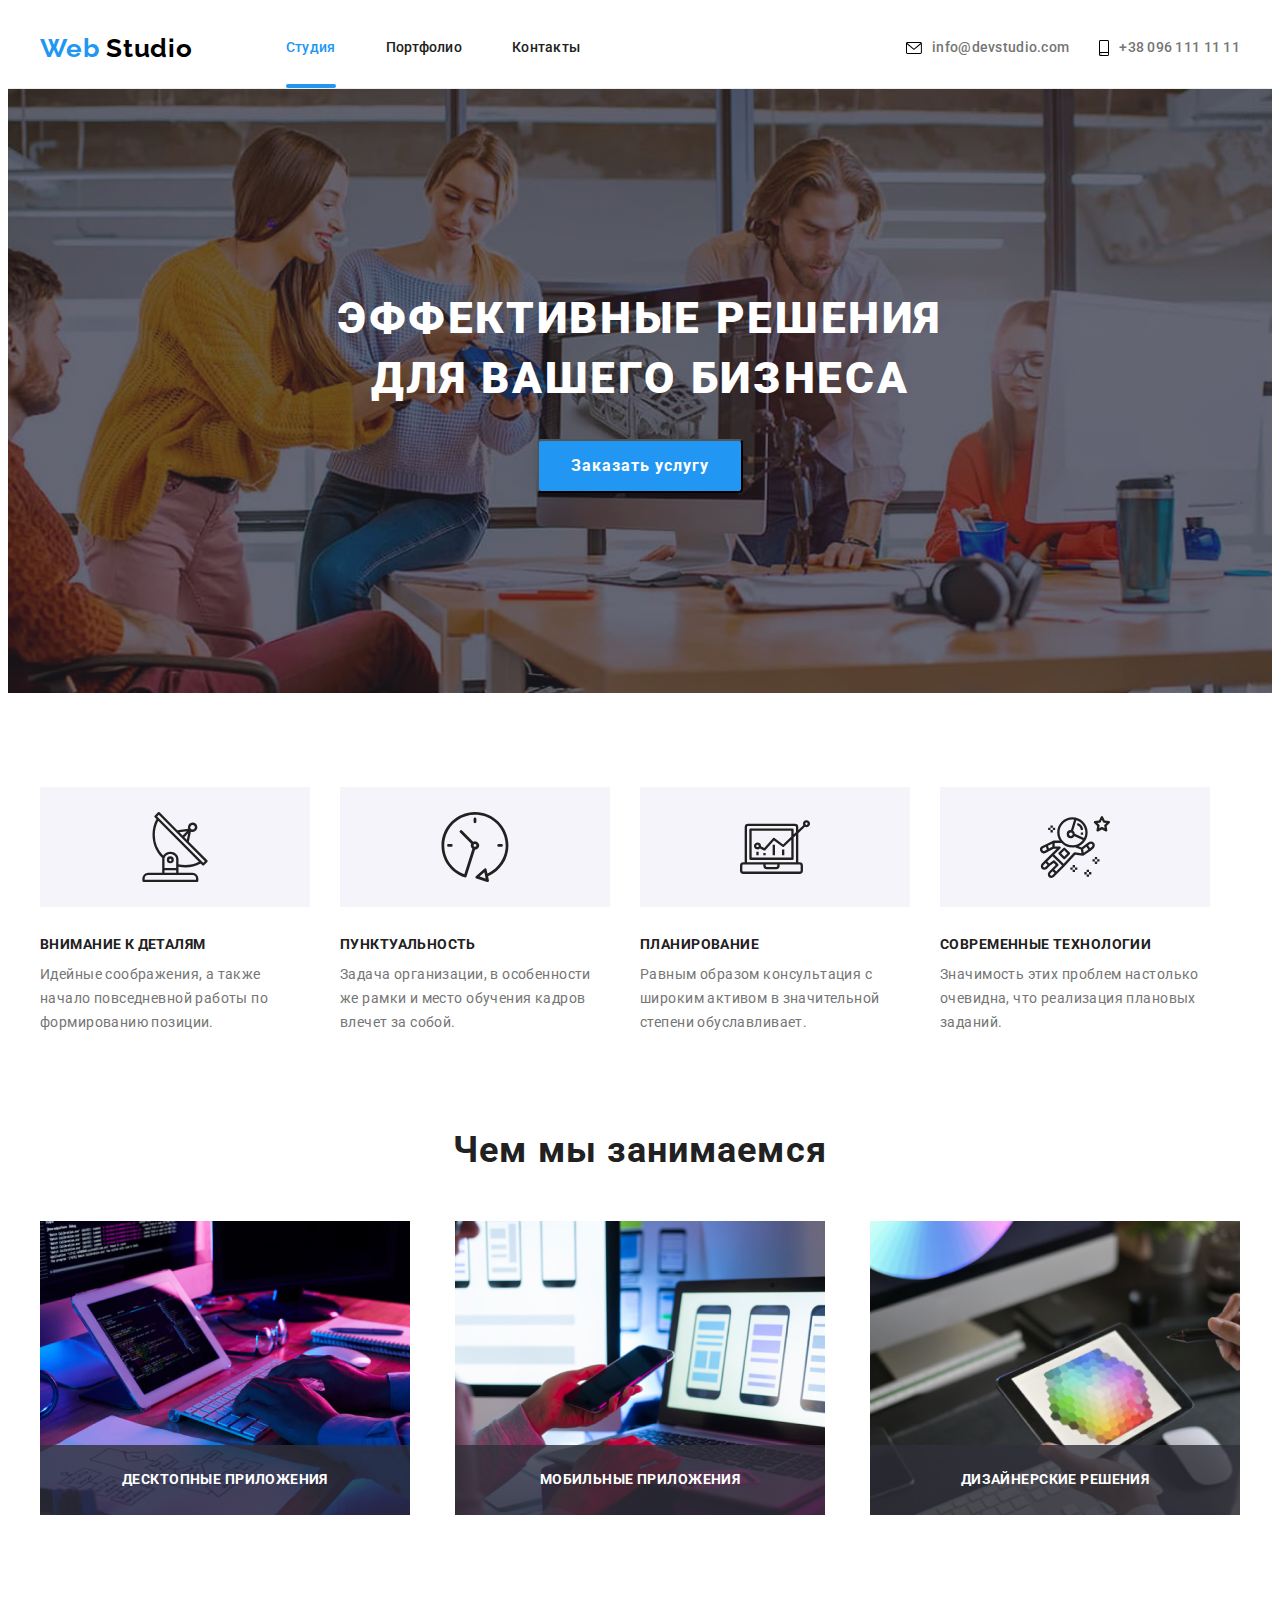
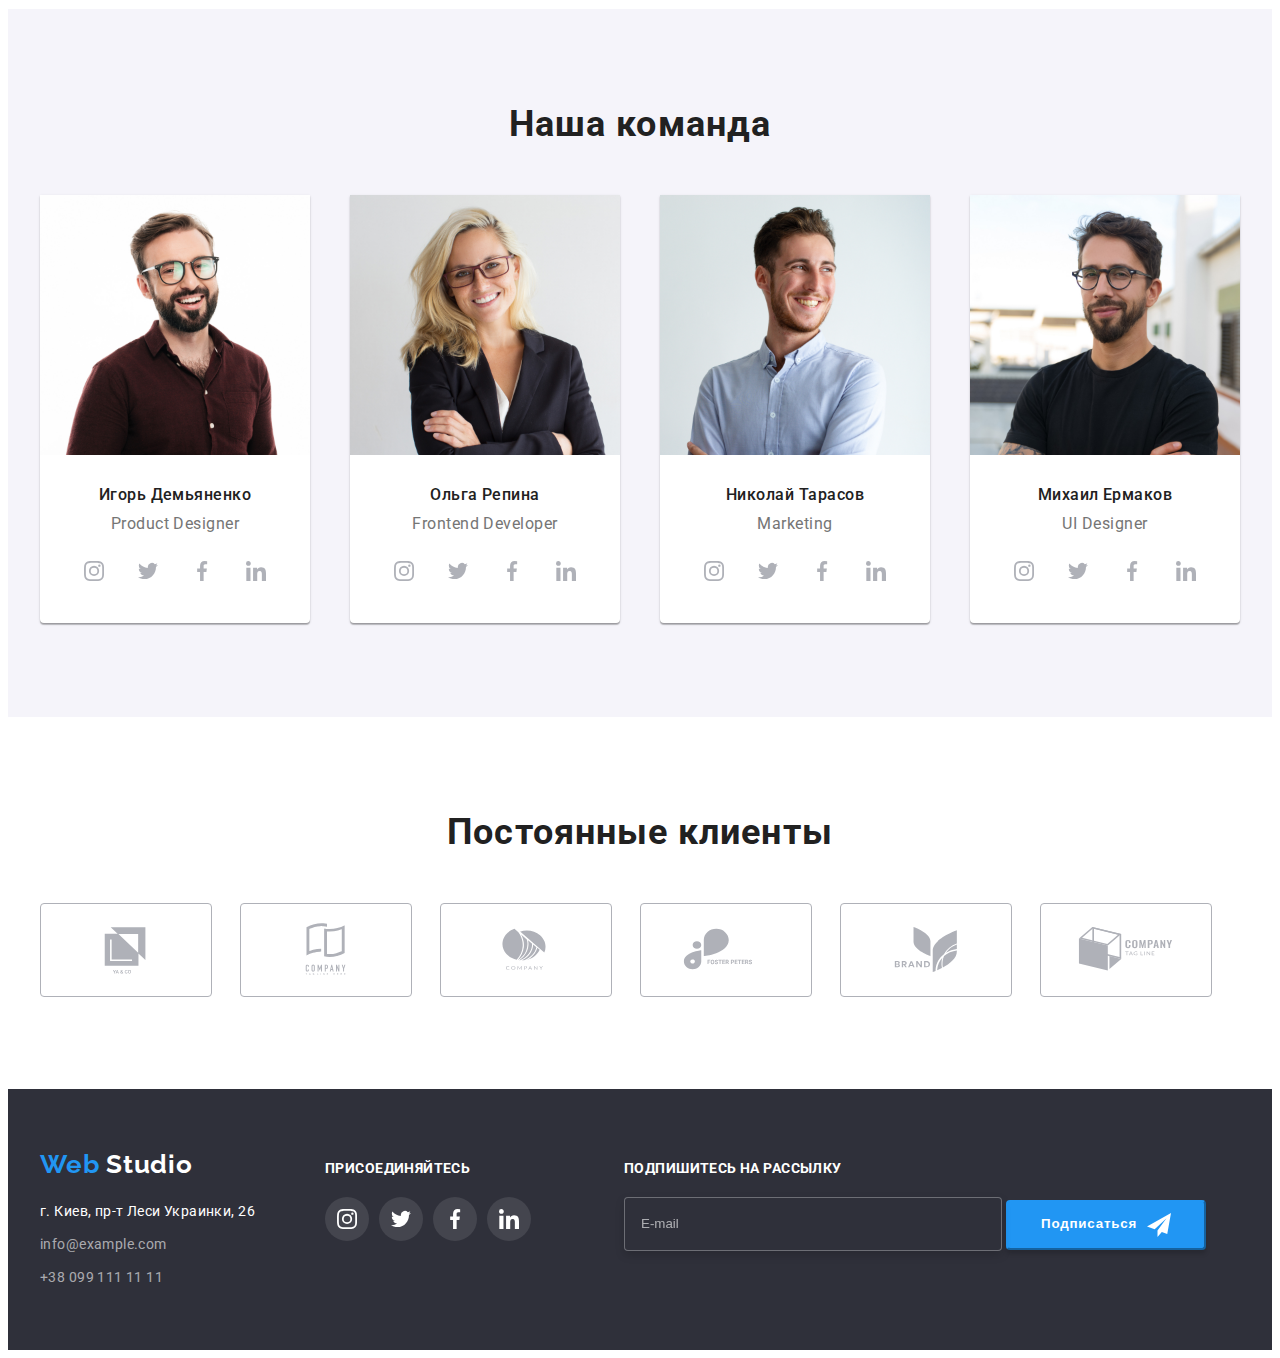
==== index.html @ 7aee22e1 "сделал футер" ====
<!DOCTYPE html>
<html lang="ru">
  <head>
    <meta charset="UTF-8" />
    <meta http-equiv="X-UA-Compatible" content="IE=edge" />
    <meta name="viewport" content="width=device-width, initial-scale=1.0" />
    <title>Our site</title>

    <link rel="preconnect" href="https://fonts.googleapis.com" />
    <link rel="preconnect" href="https://fonts.gstatic.com" crossorigin />
    <link
      href="https://fonts.googleapis.com/css2?family=Raleway:wght@700&family=Roboto:wght@400;500;700;900&display=swap"
      rel="stylesheet"
    />
    <link
      rel="stylesheet"
      href="https://cdnjs.cloudflare.com/ajax/libs/modern-normalize/1.1.0/modern-normalize.min.css"
      integrity="sha512-wpPYUAdjBVSE4KJnH1VR1HeZfpl1ub8YT/NKx4PuQ5NmX2tKuGu6U/JRp5y+Y8XG2tV+wKQpNHVUX03MfMFn9Q=="
      crossorigin="anonymous"
      referrerpolicy="no-referrer"
    />

    <link rel="stylesheet" href="./css/styles.css" />
  </head>

  <body>
    <header class="line">
      <div class="container header-container">
        <a class="logo logo-mr" href="./index.html">Web <span class="logo-header">Studio</span> </a>
        <nav>
          <ul class="list nav-list">
            <li class="nav-item"><a class="header-link current" href="">Студия</a></li>
            <li class="nav-item"><a class="header-link" href="./portfolio.html">Портфолио</a></li>
            <li class="nav-item"><a class="header-link" href="">Контакты</a></li>
          </ul>
        </nav>

        <!-- Контакты -->

        <ul class="list group-list">
          <li class="group-item">
            <a class="header-contacts" href="mailto:info@devstudio.com">
              <svg class="header-icon" width="16" height="12">
                <use href="./images/sprite.svg#envelope"></use>
              </svg>
              info@devstudio.com</a
            >
          </li>
          <li class="group-item">
            <a class="header-contacts" href="tel:+380961111111">
              <svg class="header-icon" width="10" height="16">
                <use href="./images/sprite.svg#smartphone"></use>
              </svg>
              +38 096 111 11 11</a
            >
          </li>
        </ul>
      </div>
    </header>

    <main>
      <!-- Герой -->
      <section class="hero-section overlay">
        <div class="container">
          <h1 class="hero-header">
            Эффективные решения <br />
            для вашего бизнеса
          </h1>

          <button class="hero-btn" type="button" data-modal-open>Заказать услугу</button>
        </div>
      </section>

      <!-- Наши преимущества-->
      <section class="benefits-section">
        <div class="container">
          <!-- спрятать заголовок h2, уго нет в макете-->
          <h2 class="visually-hidden">Наши преимущества</h2>
          <ul class="list list-benefits">
            <li class="benefits">
              <div class="icon-box">
                <svg class="icon-benefits" width="70" height="70">
                  <use href="./images/sprite.svg#antenna"></use>
                </svg>
              </div>
              <h3 class="our-benefits">Внимание к деталям</h3>
              <p class="text-benefits">
                Идейные соображения, а также начало повседневной работы по формированию позиции.
              </p>
            </li>
            <li class="benefits">
              <div class="icon-box">
                <svg class="icon-benefits" width="70" height="70">
                  <use href="./images/sprite.svg#clock"></use>
                </svg>
              </div>
              <h3 class="our-benefits">Пунктуальность</h3>
              <p class="text-benefits">
                Задача организации, в особенности же рамки и место обучения кадров влечет за собой.
              </p>
            </li>
            <li class="benefits">
              <div class="icon-box">
                <svg class="icon-benefits" width="70" height="70">
                  <use href="./images/sprite.svg#diagram"></use>
                </svg>
              </div>
              <h3 class="our-benefits">Планирование</h3>
              <p class="text-benefits">
                Равным образом консультация с широким активом в значительной степени обуславливает.
              </p>
            </li>
            <li class="benefits">
              <div class="icon-box">
                <svg class="icon-benefits" width="70" height="70">
                  <use href="./images/sprite.svg#astronaut"></use>
                </svg>
              </div>
              <h3 class="our-benefits">Современные технологии</h3>
              <p class="text-benefits">
                Значимость этих проблем настолько очевидна, что реализация плановых заданий.
              </p>
            </li>
          </ul>
        </div>
      </section>

      <!-- Чем мы занимаемся-->
      <section class="section-activity">
        <div class="container">
          <h2 class="activity">Чем мы занимаемся</h2>
          <ul class="list list-activity">
            <li class="item-activity">
              <img
                src="./images/section-1/img.jpg"
                alt="програмист на рабочем месте"
                width="370"
                height="294"
              />
              <div class="box-text">
                <p class="text-activity">Десктопные приложения</p>
              </div>
            </li>
            <li class="item-activity">
              <img
                src="./images/section-1/img-1.jpg"
                alt="разработка приложений на смартфоны"
                width="370"
                height="294"
              />
              <div class="box-text">
                <p class="text-activity">Мобильные приложения</p>
              </div>
            </li>
            <li class="item-activity">
              <img
                src="./images/section-1/img-2.jpg"
                alt="веб-дизайн на планшете"
                width="370"
                height="294"
              />
              <div class="box-text">
                <p class="text-activity">Дизайнерские решения</p>
              </div>
            </li>
          </ul>
        </div>
      </section>

      <!-- Наша команда -->
      <section class="section-team">
        <div class="container">
          <h2 class="team">Наша команда</h2>
          <ul class="list list-team">
            <li class="border">
              <img src="./images/section-2/img.jpg" alt="фото" width="270" />
              <div class="img-text">
                <h3 class="name">Игорь Демьяненко</h3>
                <p class="profession" lang="en">Product Designer</p>

                <ul class="list socials">
                  <li class="social-item">
                    <a class="social-link" href="" aria-label="иконка инстаграм">
                      <svg class="social-icon" width="20" height="20">
                        <use href="./images/sprite.svg#instagram"></use>
                      </svg>
                    </a>
                  </li>

                  <li class="social-item">
                    <a class="social-link" href="" aria-label="иконка твитер">
                      <svg class="social-icon" width="20" height="20">
                        <use href="./images/sprite.svg#twitter"></use>
                      </svg>
                    </a>
                  </li>

                  <li class="social-item">
                    <a class="social-link" href="" aria-label="иконка фейсбук">
                      <svg class="social-icon" width="20" height="20">
                        <use href="./images/sprite.svg#facebook"></use>
                      </svg>
                    </a>
                  </li>

                  <li class="social-item">
                    <a class="social-link" href="" aria-label="иконка линкедин">
                      <svg class="social-icon" width="20" height="20">
                        <use href="./images/sprite.svg#linkedin"></use>
                      </svg>
                    </a>
                  </li>
                </ul>
              </div>
            </li>

            <li class="border">
              <img src="./images/section-2/img-1.jpg" alt="фото" width="270" />
              <div class="img-text">
                <h3 class="name">Ольга Репина</h3>
                <p class="profession" lang="en">Frontend Developer</p>

                <ul class="list socials">
                  <li class="social-item">
                    <a
                      class="social-link"
                      href=""
                      target="_blank"
                      rel="noopener noreferrer"
                      aria-label="иконка инстаграм"
                    >
                      <svg class="social-icon" width="20" height="20">
                        <use href="./images/sprite.svg#instagram"></use>
                      </svg>
                    </a>
                  </li>

                  <li class="social-item">
                    <a class="social-link" href="" aria-label="иконка твитер">
                      <svg class="social-icon" width="20" height="20">
                        <use href="./images/sprite.svg#twitter"></use>
                      </svg>
                    </a>
                  </li>

                  <li class="social-item">
                    <a class="social-link" href="" aria-label="иконка фейсбук">
                      <svg class="social-icon" width="20" height="20">
                        <use href="./images/sprite.svg#facebook"></use>
                      </svg>
                    </a>
                  </li>

                  <li class="social-item">
                    <a class="social-link" href="" aria-label="иконка линкедин">
                      <svg class="social-icon" width="20" height="20">
                        <use href="./images/sprite.svg#linkedin"></use>
                      </svg>
                    </a>
                  </li>
                </ul>
              </div>
            </li>

            <li class="border">
              <img src="./images/section-2/img-2.jpg" alt="фото" width="270" />
              <div class="img-text">
                <h3 class="name">Николай Тарасов</h3>
                <p class="profession" lang="en">Marketing</p>

                <ul class="list socials">
                  <li class="social-item">
                    <a class="social-link" href="" aria-label="иконка инстаграм">
                      <svg class="social-icon" width="20" height="20">
                        <use href="./images/sprite.svg#instagram"></use>
                      </svg>
                    </a>
                  </li>

                  <li class="social-item">
                    <a class="social-link" href="" aria-label="иконка твитер">
                      <svg class="social-icon" width="20" height="20">
                        <use href="./images/sprite.svg#twitter"></use>
                      </svg>
                    </a>
                  </li>

                  <li class="social-item">
                    <a class="social-link" href="" aria-label="иконка фейсбук">
                      <svg class="social-icon" width="20" height="20">
                        <use href="./images/sprite.svg#facebook"></use>
                      </svg>
                    </a>
                  </li>

                  <li class="social-item">
                    <a class="social-link" href="" aria-label="иконка линкедин">
                      <svg class="social-icon" width="20" height="20">
                        <use href="./images/sprite.svg#linkedin"></use>
                      </svg>
                    </a>
                  </li>
                </ul>
              </div>
            </li>
            <li class="border">
              <img src="./images/section-2/img-3.jpg" alt="фото" width="270" />
              <div class="img-text">
                <h3 class="name">Михаил Ермаков</h3>
                <p class="profession" lang="en">UI Designer</p>

                <ul class="list socials">
                  <li class="social-item">
                    <a class="social-link" href="" aria-label="иконка инстаграм">
                      <svg class="social-icon" width="20" height="20">
                        <use href="./images/sprite.svg#instagram"></use>
                      </svg>
                    </a>
                  </li>

                  <li class="social-item">
                    <a class="social-link" href="" aria-label="иконка твитер">
                      <svg class="social-icon" width="20" height="20">
                        <use href="./images/sprite.svg#twitter"></use>
                      </svg>
                    </a>
                  </li>

                  <li class="social-item">
                    <a class="social-link" href="" aria-label="иконка фейсбук">
                      <svg class="social-icon" width="20" height="20">
                        <use href="./images/sprite.svg#facebook"></use>
                      </svg>
                    </a>
                  </li>

                  <li class="social-item">
                    <a class="social-link" href="" aria-label="иконка линкедин">
                      <svg class="social-icon" width="20" height="20">
                        <use href="./images/sprite.svg#linkedin"></use>
                      </svg>
                    </a>
                  </li>
                </ul>
              </div>
            </li>
          </ul>
        </div>
      </section>

      <!-- Постоянные клиенты -->
      <section class="our-clients">
        <div class="container">
          <h2 class="reg-clients">Постоянные клиенты</h2>
          <ul class="list list-clients">
            <li class="icon-border">
              <a class="clients-link" href="" aria-label="компания-1">
                <svg class="clients-icon" width="106" height="60">
                  <use href="./images/sprite.svg#yaco"></use>
                </svg>
              </a>
            </li>

            <li class="icon-border">
              <a class="clients-link" href="" aria-label="компания-2">
                <svg class="clients-icon" width="106" height="60">
                  <use href="./images/sprite.svg#company-2"></use>
                </svg>
              </a>
            </li>

            <li class="icon-border">
              <a class="clients-link" href="" aria-label="компания-3">
                <svg class="clients-icon" width="106" height="60">
                  <use href="./images/sprite.svg#company-3"></use>
                </svg>
              </a>
            </li>

            <li class="icon-border">
              <a class="clients-link" href="" aria-label="компания-4">
                <svg class="clients-icon" width="106" height="60">
                  <use href="./images/sprite.svg#fooster-peters"></use>
                </svg>
              </a>
            </li>

            <li class="icon-border">
              <a class="clients-link" href="" aria-label="компания-5">
                <svg class="clients-icon" width="106" height="60">
                  <use href="./images/sprite.svg#icon-brand"></use>
                </svg>
              </a>
            </li>

            <li class="icon-border">
              <a class="clients-link" href="" aria-label="компания-6">
                <svg class="clients-icon" width="106" height="60">
                  <use href="./images/sprite.svg#company-6"></use>
                </svg>
              </a>
            </li>
          </ul>
        </div>
      </section>
    </main>

    <footer class="footer">
      <div class="container footer-flex">
        <div class="footer-info">
          <a class="logo logo-dp" href="./index.html"
            >Web <span class="logo-footer">Studio</span>
          </a>
          <address class="footer-address">
            <p class="footer-text fto">г. Киев, пр-т Леси Украинки, 26</p>
            <ul class="list">
              <li class="footer-item">
                <a class="footer-contacts" href="mailto:info@example.com"> info@example.com </a>
              </li>
              <li class="footer-item">
                <a class="footer-contacts" href="tel:+380991111111">+38 099 111 11 11</a>
              </li>
            </ul>
          </address>
        </div>

        <div class="join-group">
          <h2 class="join">присоединяйтесь</h2>
          <ul class="list social-list">
            <li class="social-item">
              <a class="fsocial-link" href="" aria-label="иконка инстаграм">
                <svg class="fsocial-icon" width="20" height="20">
                  <use href="./images/sprite.svg#instagram"></use>
                </svg>
              </a>
            </li>
            <li class="social-item">
              <a class="fsocial-link" href="" aria-label="иконка твитер">
                <svg class="fsocial-icon" width="20" height="20">
                  <use href="./images/sprite.svg#twitter"></use>
                </svg>
              </a>
            </li>
            <li class="social-item">
              <a class="fsocial-link" href="" aria-label="иконка фейсбук">
                <svg class="fsocial-icon" width="20" height="20">
                  <use href="./images/sprite.svg#facebook"></use>
                </svg>
              </a>
            </li>
            <li class="social-item">
              <a class="fsocial-link" href="" aria-label="иконка линкедин">
                <svg class="fsocial-icon" width="20" height="20">
                  <use href="./images/sprite.svg#linkedin"></use>
                </svg>
              </a>
            </li>
          </ul>
        </div>

        <div>
          <h2 class="subscribe">подпишитесь на рассылку</h2>
          <form class="email-form">
            <label>
              <input type="email" name="email" placeholder="E-mail" />
            </label>

            <button class="subscribe-btn" type="submit">Подписаться</button>
          </form>
        </div>
      </div>
    </footer>

    <div class="backdrop is-hidden" data-modal>
      <div class="modal">
        <button class="modal-btn" type="button" data-modal-close>
          <svg class="img-btn" width="18" height="18">
            <use href="./images/sprite.svg#icon-close"></use>
          </svg>
        </button>
      </div>
    </div>

    <script src="./js/modal.js"></script>
  </body>
</html>
---- css/styles.css ----
:root {
  --duration: 250ms;
  --timing-function: cubic-bezier(0.4, 0, 0.2, 1);
}
body {
  color: #757575;
  background-color: white;
  font-family: 'roboto', sans-serif;
}
h1,
h2,
h3,
h4,
h5,
h6,
p {
  margin: 0;
}
img {
  display: block;
  max-width: 100%;
}
.container {
  width: 1200px;

  padding-left: 15px;
  padding-right: 15px;

  margin-right: auto;
  margin-left: auto;
}
.section-team {
  background-color: #f5f4fa;
  padding-top: 94px;
  padding-bottom: 94px;
}
.section-activity {
  padding-top: 94px;
  padding-bottom: 94px;
}
/* спрятал 2 заголовка */
.visually-hidden {
  position: absolute;
  width: 1px;
  height: 1px;
  margin: -1px;
  border: 0;
  padding: 0;
  white-space: nowrap;
  clip-path: inset(100%);
  clip: rect(0 0 0 0);
  overflow: hidden;
}
/* убрал точки 2 страницы, обнулил падинг\маржин*/
.list {
  list-style: none;
  margin: 0;
  padding: 0;
}

.header-container {
  display: flex;
  align-items: center;
}
/* подсветка логотипа хедер\футер 2 страницы*/
.logo {
  color: #2196f3;
  font-family: 'raleway', sans-serif;
  font-weight: 700;
  font-size: 26px;
  line-height: 1.19;
  letter-spacing: 0.03em;
  text-decoration: none;
}
.logo-mr {
  margin-right: 93px;
}
/*  веб хедер*/
.logo-header {
  color: black;
}
/* навигация */

.nav-list {
  display: flex;
  align-items: center;
}

.nav-item {
  margin-right: 50px;
}

.nav-item:last-child {
  margin-right: 0;
}

.header-link {
  font-weight: 500;
  font-size: 14px;
  line-height: 1.14;
  letter-spacing: 0.02em;
  color: #212121;
  text-decoration: none;

  display: block;
  padding-top: 32px;
  padding-bottom: 32px;

  transition: color var(--duration) var(--timing-function);
}

.header-link:hover,
.header-link:focus {
  color: #2196f3;
}
/* подсветка навигации на 2х страницах */
.current {
  color: #2196f3;
  position: relative;
}
.current::after {
  content: '';
  display: block;
  width: 100%;
  height: 4px;
  background: #2196f3;
  border-radius: 2px;

  position: absolute;
  bottom: 0;
  left: 0;
}
.group-list {
  display: flex;
  align-items: center;
  margin-left: auto;
}
.group-item {
  margin-right: 30px;
}
.group-item:last-child {
  margin-right: 0;
}

.header-contacts {
  font-weight: 500;
  font-size: 14px;
  line-height: 1.14;
  letter-spacing: 0.02em;
  color: #757575;
  text-decoration: none;

  display: flex;
  align-items: center;

  padding-top: 32px;
  padding-bottom: 32px;

  transition: color var(--duration) var(--timing-function);
}

.header-contacts:hover,
.header-contacts:focus {
  color: #2196f3;
}
.header-contacts:hover .header-icon,
.header-contacts:focus .header-icon {
  fill: #2196f3;
}

.header-icon {
  margin-right: 10px;

  transition: fill var(--duration) var(--timing-function);
}

/* hero and main*/
.hero-section {
  text-align: center;
  padding-top: 200px;
  padding-bottom: 200px;
}
/* фон героя */
.overlay {
  max-width: 1600px;
  max-height: 600px;
  margin-left: auto;
  margin-right: auto;
  background-image: linear-gradient(to right, rgba(47, 48, 58, 0.4), rgba(47, 48, 58, 0.4)),
    url(../images/background-header/Img-1.jpg);
  background-position: center;
  background-repeat: repeat, no-repeat;
  background-size: cover;
}

.hero-header {
  font-weight: 900;
  font-size: 44px;
  line-height: 1.36;
  letter-spacing: 0.06em;
  text-transform: uppercase;
  color: #ffffff;

  margin-bottom: 30px;
}

.hero-btn {
  font-family: inherit;
  font-weight: 700;
  font-size: 16px;
  line-height: 1.88;
  letter-spacing: 0.06em;
  color: #ffffff;
  background-color: #2196f3;
  box-shadow: 0px 4px 4px rgba(0, 0, 0, 0.15);
  border-radius: 4px;
  cursor: pointer;

  padding-top: 10px;
  padding-right: 32px;
  padding-bottom: 10px;
  padding-left: 32px;
}
/* наши преимущества */
.benefits-section {
  padding-top: 94px;
}
.benefits {
  width: 270px;
  margin-right: 30px;
}
.benefits:last-child {
  margin-right: 0;
}

.list-benefits {
  display: flex;
}
.our-benefits {
  font-size: 14px;
  line-height: 1.14;
  letter-spacing: 0.03em;
  text-transform: uppercase;
  color: #212121;

  margin-bottom: 10px;
}

.text-benefits {
  font-size: 14px;
  line-height: 1.71;
  letter-spacing: 0.03em;
}
.icon-box {
  background-color: #f5f4fa;
  height: 120px;

  margin-bottom: 30px;

  display: flex;
  align-items: center;
  justify-content: center;
}

.icon-benefits {
  fill: #212121;
}

.list-activity {
  display: flex;
  justify-content: space-between;
}
.item-activity {
  position: relative;
}
.box-text {
  background: rgba(47, 48, 58, 0.8);

  width: 370px;

  padding-top: 27px;
  padding-bottom: 27px;

  position: absolute;
  bottom: 0;
  left: 0;
}
.text-activity {
  font-weight: 700;
  font-size: 14px;
  line-height: 1.14;
  text-align: center;
  letter-spacing: 0.03em;
  text-transform: uppercase;

  color: #ffffff;
}

.activity,
.team,
.reg-clients {
  font-size: 36px;
  line-height: 1.17;
  text-align: center;
  letter-spacing: 0.03em;

  color: #212121;

  margin-bottom: 50px;
}
.list-team {
  display: flex;
  justify-content: space-between;
}
.border {
  background-color: #ffffff;
  box-shadow: 0px 1px 3px rgba(0, 0, 0, 0.12), 0px 1px 1px rgba(0, 0, 0, 0.14),
    0px 2px 1px rgba(0, 0, 0, 0.2);
  border-radius: 0px 0px 4px 4px;
}
.img-text {
  padding-top: 30px;
  padding-bottom: 30px;
}
.name {
  font-weight: 500;
  font-size: 16px;
  line-height: 1.19;
  text-align: center;
  letter-spacing: 0.03em;

  color: #212121;

  margin-bottom: 10px;
}
.profession {
  line-height: 1.19;
  text-align: center;
  letter-spacing: 0.03em;
  margin-bottom: 16px;
}

.socials {
  display: flex;
  justify-content: center;
  align-items: center;
}
.social-item {
  margin-right: 10px;
}
.social-item:last-child {
  margin: 0;
}

.social-link {
  display: flex;
  justify-content: center;
  align-items: center;

  width: 44px;
  height: 44px;

  border-radius: 50%;
  background-color: #ffffff;

  transition: background-color var(--duration) var(--timing-function);
}
.social-link:hover,
.social-link:focus {
  background-color: #2196f3;
}
.social-icon {
  fill: #afb1b8;

  transition: fill var(--duration) var(--timing-function);
}

.social-link:hover .social-icon,
.social-link:focus .social-icon {
  fill: #ffffff;
}
/* постоянные клиенты */
.our-clients {
  padding-top: 94px;
  padding-bottom: 94px;
}
.list-clients {
  display: flex;
  align-items: center;
}
.icon-border {
  width: 170px;
  height: 92px;

  margin-right: 30px;
}

.icon-border:last-child {
  margin: 0;
}

.clients-link {
  width: 100%;
  height: 100%;

  display: flex;
  align-items: center;
  justify-content: center;

  border: 1px solid #afb1b8;
  border-radius: 4px;

  transition: color var(--duration) var(--timing-function);
}

.clients-link:hover,
.clients-link:focus {
  color: #2196f3;
  border: 1px solid #2196f3;
}
.clients-link:hover .clients-icon,
.clients-link:focus .clients-icon {
  fill: #2196f3;
}
.clients-icon {
  fill: #afb1b8;

  transition: fill var(--duration) var(--timing-function);
}
/* бэкграунд */
.hero-section,
.footer {
  background-color: #2f303a;
}
.footer {
  padding-top: 60px;
  padding-bottom: 60px;
}
.logo-dp {
  display: block;
  margin-bottom: 20px;
}
/* веб футер */
.logo-footer {
  color: white;
}

.footer-address {
  font-style: normal;
}

.footer-text,
.footer-contacts {
  font-size: 14px;
  line-height: 1.71;
  letter-spacing: 0.03em;
  color: rgba(255, 255, 255, 0.6);
  text-decoration: none;
}

.footer-item {
  margin-bottom: 9px;
}
.footer-item:last-child {
  margin: 0;
}
/* footer text only */
.fto {
  color: white;
  margin-bottom: 9px;
}
.footer-flex {
  display: flex;
  align-items: baseline;
}
.social-list {
  display: flex;
}
.join-group {
  margin-right: 93px;
}
.join {
  color: #ffffff;
  font-weight: 700;
  font-size: 14px;
  line-height: 1.14;
  letter-spacing: 0.03em;
  text-transform: uppercase;

  margin-bottom: 20px;
}

.fsocial-link {
  display: flex;
  justify-content: center;
  align-items: center;
  width: 44px;
  height: 44px;

  border-radius: 50%;
  background-color: rgba(255, 255, 255, 0.1);

  transition: background-color var(--duration) var(--timing-function);
}
.fsocial-link:hover,
.fsocial-link:focus {
  background-color: #2196f3;
}

.fsocial-icon {
  fill: #ffffff;
}

.footer-info {
  margin-right: 70px;
}

/* подписка */
.subscribe {
  font-weight: 700;
  font-size: 14px;
  line-height: 1.14;
  letter-spacing: 0.03em;
  text-transform: uppercase;

  color: #ffffff;

  margin-bottom: 20px;
}

.subscribe-btn {
  display: inline-flex;
  align-items: center;
  justify-content: center;
  width: 200px;
  height: 50px;

  font-weight: 700;

  line-height: 1.87;
  letter-spacing: 0.06em;

  cursor: pointer;
  color: #ffffff;
  background-color: #2196f3;
  border-color: #2196f3;
  box-shadow: 0px 4px 4px rgba(0, 0, 0, 0.15);
  border-radius: 4px;
}

.subscribe-btn::after {
  content: '';
  width: 24px;
  height: 24px;
  margin-left: 10px;
  /* background-color: orange; */
  background-image: url(../images/icon/telegram.svg);
  background-size: contain;
  fill: #ffffff;
}
.email-form input {
  width: 358px;
  height: 50px;
  padding-left: 16px;
  background-color: #2f303a;
  color: #ffffff;
  border: 1px solid rgba(255, 255, 255, 0.3);
  filter: drop-shadow(0px 4px 4px rgba(0, 0, 0, 0.15));
  border-radius: 4px;
}
.email-form input::placeholder {
  color: rgba(255, 255, 255, 0.6);
}

/* модельное окно */
.backdrop {
  position: fixed;
  top: 0;
  left: 0;
  width: 100%;
  height: 100%;
  background-color: rgba(0, 0, 0, 0.2);
  transition: opacity 500ms ease-in-out, visibility 500ms ease-in-out;
}
.backdrop.is-hidden {
  opacity: 0;
  visibility: hidden;
  pointer-events: none;
}

.backdrop.is-hidden .modal {
  transform: translate(-50%, -50%) scale(0.3);
}

.modal {
  position: absolute;

  width: 528px;
  height: 581px;
  background-color: #ffffff;

  top: 50%;
  left: 50%;

  transform: translate(-50%, -50%) scale(1);
  transition: transform 500ms ease-in-out;
}
.modal-btn {
  position: absolute;

  top: 8px;
  right: 8px;

  width: 30px;
  height: 30px;
  border: 1px solid rgba(0, 0, 0, 0.1);
  padding: 0;
  border-radius: 50%;
  cursor: pointer;
}
.img-btn {
  position: absolute;
  bottom: 17%;
  right: 18%;
}
/* портфолио*/
.line {
  border-bottom: 1px solid #ececec;
}
.portfolio {
  padding-top: 94px;
  padding-bottom: 94px;
}
.filter-list {
  display: flex;
  align-items: center;
  justify-content: center;

  margin-bottom: 50px;
}
.portfolio-btn {
  font-family: inherit;
  font-weight: 500;
  font-size: 16px;
  line-height: 1.63;
  letter-spacing: 0.03em;
  color: #212121;
  background-color: #f5f4fa;
  border-radius: 4px;

  padding-top: 6px;
  padding-right: 22px;
  padding-bottom: 6px;
  padding-left: 22px;

  border: 0;

  transition: background-color var(--duration) var(--timing-function),
    color var(--duration) var(--timing-function), box-shadow var(--duration) var(--timing-function);
}

.btn-item {
  margin-right: 8px;
}

.btn-item:last-child {
  margin-right: 0;
}

.portfolio-btn:hover,
.portfolio-btn:focus {
  color: #ffffff;
  background-color: #2196f3;
  box-shadow: 0px 3px 1px rgba(0, 0, 0, 0.1), 0px 1px 2px rgba(0, 0, 0, 0.08),
    0px 2px 2px rgba(0, 0, 0, 0.12);
}
.img-list {
  display: flex;
  flex-wrap: wrap;
  justify-content: space-between;
}

.img-item {
  margin-bottom: 30px;
}

.img-item:nth-child(n + 7) {
  margin: 0;
}

.link-item {
  display: block;
  text-decoration: none;

  transition: box-shadow var(--duration) var(--timing-function);
}

.link-item:hover,
.link-item:focus {
  box-shadow: 0px 1px 1px rgba(0, 0, 0, 0.12), 0px 4px 4px rgba(0, 0, 0, 0.06),
    1px 4px 6px rgba(0, 0, 0, 0.16);
}
.img-box {
  position: relative;
  overflow: hidden;
}

.img-box:hover .text-overlay,
.link-item:focus .text-overlay {
  transform: translateY(0);
}

.text-overlay {
  position: absolute;
  top: 0;
  left: 0;

  transform: translateY(100%);
  transition: transform var(--duration) var(--timing-function);

  height: 100%;
  padding-top: 63px;
  padding-right: 24px;
  padding-bottom: 63px;
  padding-left: 24px;

  font-size: 18px;
  line-height: 1.55;
  letter-spacing: 0.03em;

  color: #ffffff;
  background-color: #2196f3;
}

.portfolio-item {
  padding-top: 20px;
  padding-right: 24px;
  padding-bottom: 20px;
  padding-left: 24px;

  border-right: 1px solid #eeeeee;
  border-bottom: 1px solid #eeeeee;
  border-left: 1px solid #eeeeee;
}

.portfolio-img {
  font-size: 18px;
  line-height: 2;
  letter-spacing: 0.06em;

  color: #212121;

  margin-bottom: 4px;
}
.portfolio-text {
  line-height: 1.87;
  letter-spacing: 0.03em;
  color: #757575;
}
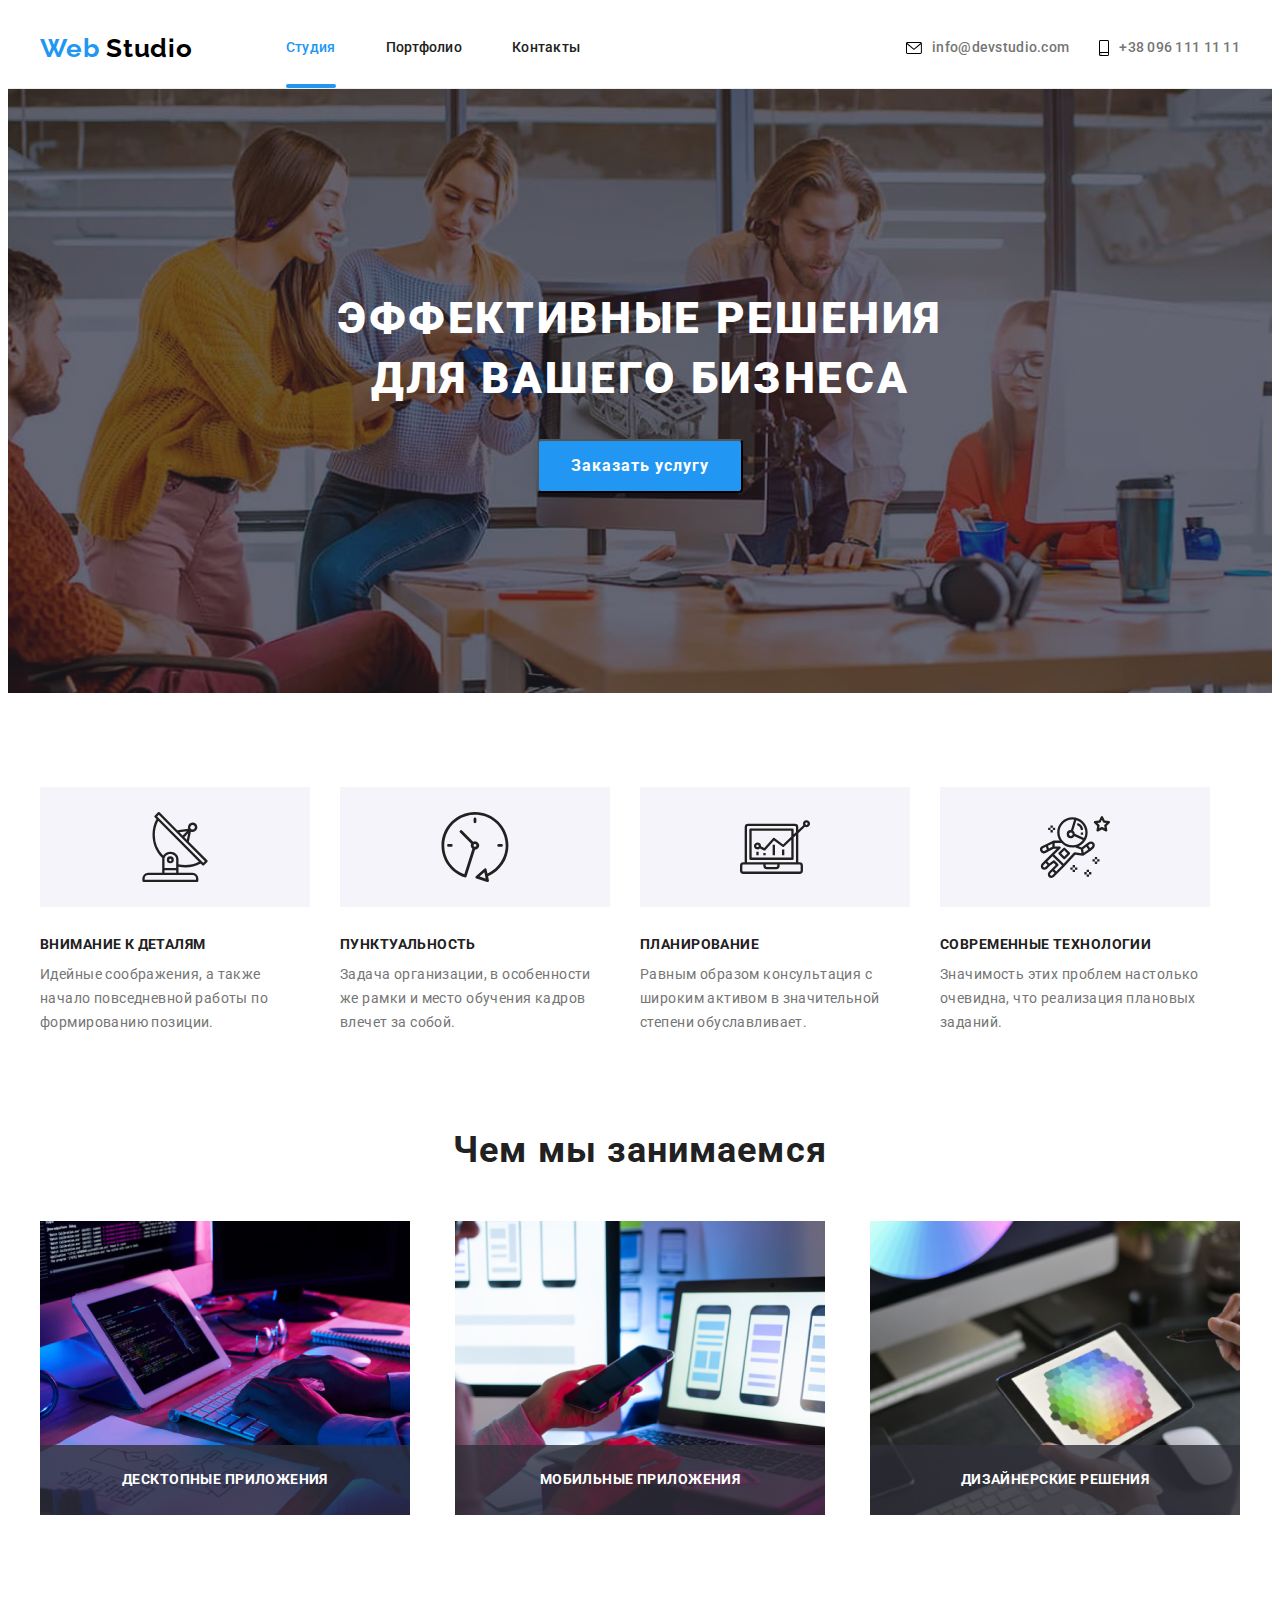
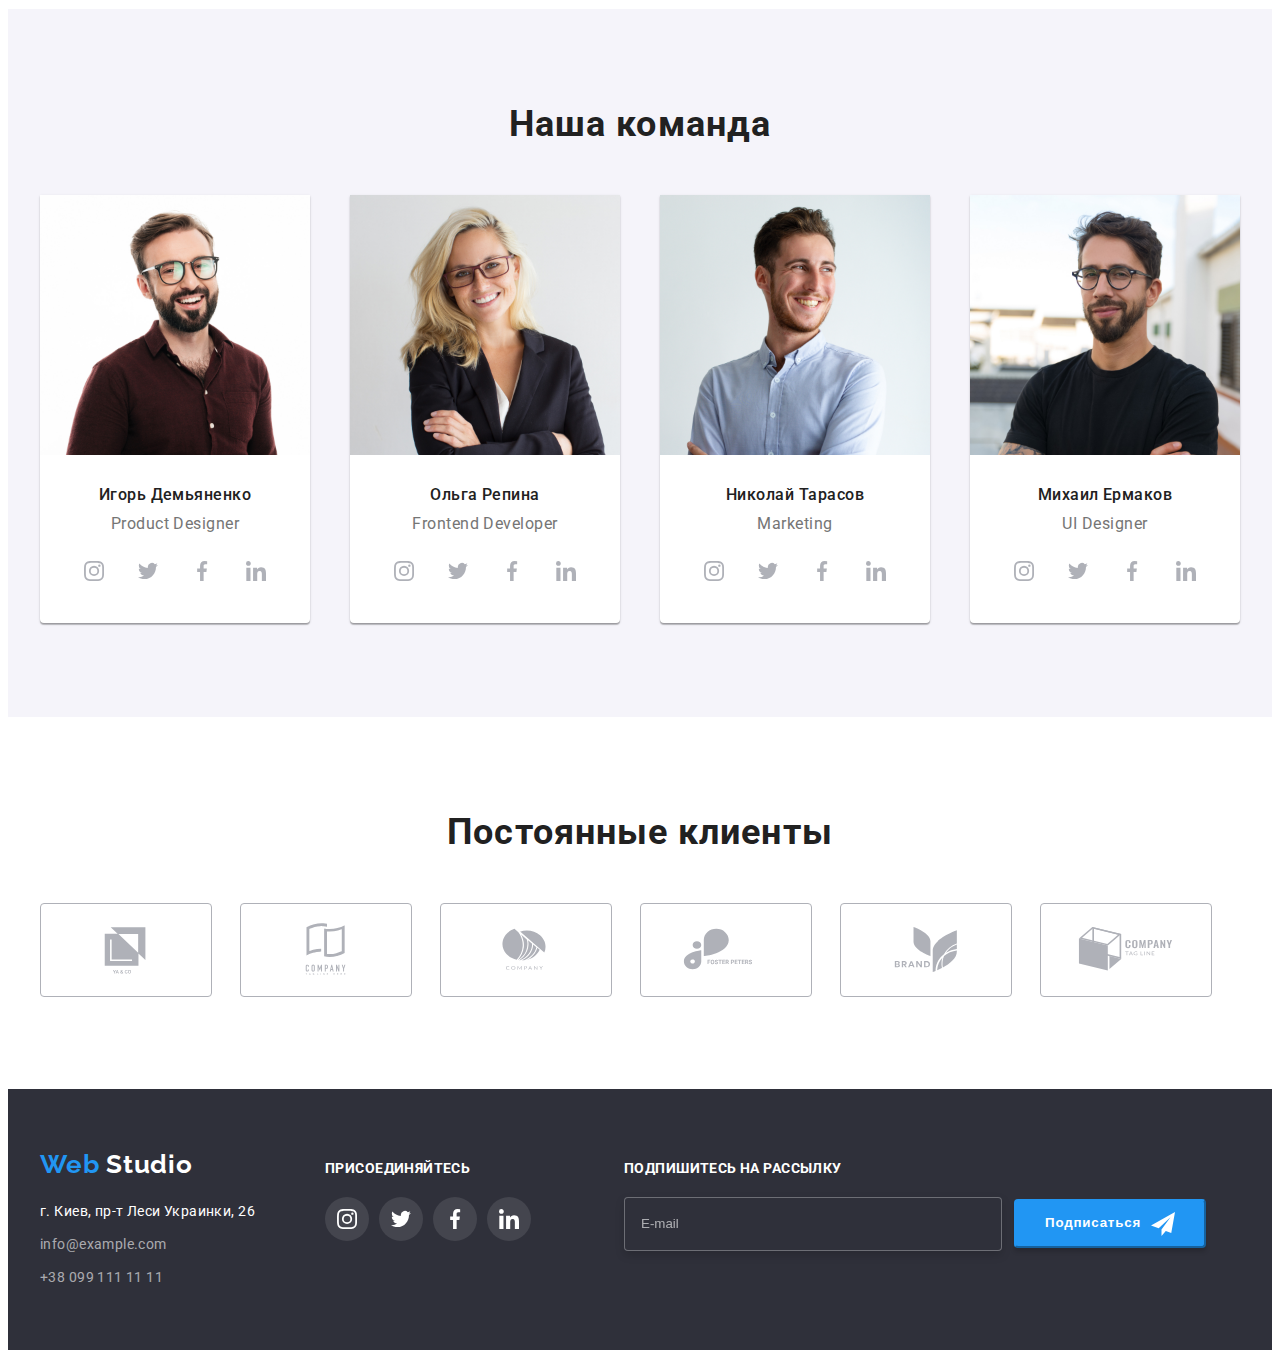
==== commit 0112ec25: "Исправил замечания и ошибки" ====
--- a/index.html
+++ b/index.html
@@ -460,12 +460,19 @@
 
         <div>
           <h2 class="subscribe">подпишитесь на рассылку</h2>
-          <form class="email-form">
-            <label>
+          <form class="email-form" name="email-form" autocomplete="on">
+            <label class="email-field">
               <input type="email" name="email" placeholder="E-mail" />
             </label>
 
-            <button class="subscribe-btn" type="submit">Подписаться</button>
+            <button class="subscribe-btn" type="submit">
+              <span class="btn-content">
+                Подписаться
+                <svg class="telegram-icon" width="24" height="24">
+                  <use href="./images/sprite.svg#icon-telegram"></use>
+                </svg>
+              </span>
+            </button>
           </form>
         </div>
       </div>
@@ -478,6 +485,58 @@
             <use href="./images/sprite.svg#icon-close"></use>
           </svg>
         </button>
+
+        <b class="leave-info">Оставьте свои данные, мы вам перезвоним</b>
+        <form class="info-form" name="info-form" autocomplete="on">
+          <label class="form-field">
+            <span class="form-title">Имя</span>
+            <input class="form-input" type="text" name="username" />
+            <svg class="form-img" width="18" height="18">
+              <use href="./images/sprite.svg#icon-person"></use>
+            </svg>
+          </label>
+
+          <label class="form-field">
+            <span class="form-title">Телефон</span>
+            <input class="form-input" type="tel" name="tel" />
+            <svg class="form-img" width="18" height="18">
+              <use href="./images/sprite.svg#icon-phone"></use>
+            </svg>
+          </label>
+
+          <label class="form-field">
+            <span class="form-title">Почта</span>
+            <input class="form-input" type="email" name="email" />
+            <svg class="form-img" width="18" height="18">
+              <use href="./images/sprite.svg#icon-email"></use>
+            </svg>
+          </label>
+
+          <label class="form-field tamb">
+            <span class="form-title">Комментарий</span>
+            <textarea
+              class="textarea"
+              name="feedback"
+              rows="5"
+              placeholder="Введите текст"
+            ></textarea>
+          </label>
+
+          <label class="checkbox-form">
+            <input class="checkbox" type="checkbox" name="agreement" />
+            <span class="icon-checkbox">
+              <svg class="icon-checked" width="16" height="15">
+                <use href="./images/sprite.svg#icon-Vector"></use>
+              </svg>
+            </span>
+            <span class="chekbox-text">
+              Соглашаюсь с рассылкой и принимаю
+              <a class="checkbox-link" href="">Условия договора</a>
+            </span>
+          </label>
+
+          <button class="leave-btn" type="submit">Отправить</button>
+        </form>
       </div>
     </div>
 
--- a/css/styles.css
+++ b/css/styles.css
@@ -38,8 +38,9 @@
   padding-top: 94px;
   padding-bottom: 94px;
 }
-/* спрятал 2 заголовка */
-.visually-hidden {
+/* спрятал 2 заголовка и чекбокс*/
+.visually-hidden,
+.checkbox {
   position: absolute;
   width: 1px;
   height: 1px;
@@ -529,16 +530,17 @@
 }
 
 .subscribe-btn {
-  display: inline-flex;
-  align-items: center;
-  justify-content: center;
-  width: 200px;
-  height: 50px;
+  display: block;
 
   font-weight: 700;
 
   line-height: 1.87;
   letter-spacing: 0.06em;
+
+  padding-top: 10px;
+  padding-right: 29px;
+  padding-bottom: 10px;
+  padding-left: 29px;
 
   cursor: pointer;
   color: #ffffff;
@@ -547,16 +549,27 @@
   box-shadow: 0px 4px 4px rgba(0, 0, 0, 0.15);
   border-radius: 4px;
 }
-
-.subscribe-btn::after {
+.btn-content {
+  display: flex;
+  align-items: center;
+  justify-content: center;
+}
+.telegram-icon {
+  margin-left: 10px;
+}
+/* .subscribe-btn::after {
   content: '';
   width: 24px;
   height: 24px;
   margin-left: 10px;
-  /* background-color: orange; */
+  background-color: orange;
   background-image: url(../images/icon/telegram.svg);
   background-size: contain;
   fill: #ffffff;
+} */
+.email-form {
+  display: inline-flex;
+  align-items: center;
 }
 .email-form input {
   width: 358px;
@@ -571,7 +584,9 @@
 .email-form input::placeholder {
   color: rgba(255, 255, 255, 0.6);
 }
-
+.email-field {
+  margin-right: 12px;
+}
 /* модельное окно */
 .backdrop {
   position: fixed;
@@ -598,6 +613,7 @@
   width: 528px;
   height: 581px;
   background-color: #ffffff;
+  padding: 40px;
 
   top: 50%;
   left: 50%;
@@ -605,6 +621,7 @@
   transform: translate(-50%, -50%) scale(1);
   transition: transform 500ms ease-in-out;
 }
+
 .modal-btn {
   position: absolute;
 
@@ -615,14 +632,159 @@
   height: 30px;
   border: 1px solid rgba(0, 0, 0, 0.1);
   padding: 0;
+
   border-radius: 50%;
   cursor: pointer;
-}
+  background-color: transparent;
+}
+
+.modal-btn:hover .img-btn,
+.modal-btn:focus .img-btn {
+  fill: #2196f3;
+  transition: fill var(--duration) var(--timing-function);
+}
+
 .img-btn {
   position: absolute;
   bottom: 17%;
   right: 18%;
 }
+
+.leave-info {
+  display: block;
+  font-size: 20px;
+  line-height: 1.15;
+  text-align: center;
+  letter-spacing: 0.03em;
+
+  color: #212121;
+
+  margin-bottom: 30px;
+}
+/* .info-form {
+} */
+.form-field {
+  display: flex;
+  flex-direction: column;
+  margin-bottom: 10px;
+
+  position: relative;
+}
+.tamb {
+  margin-bottom: 20px;
+}
+.form-field:last-child {
+  display: block;
+  margin: 0;
+}
+.form-title {
+  font-size: 12px;
+  line-height: 1.17;
+  letter-spacing: 0.01em;
+  margin-bottom: 4px;
+}
+
+.form-field input {
+  border: 1px solid rgba(33, 33, 33, 0.2);
+  border-radius: 4px;
+  height: 40px;
+  padding-left: 42px;
+  outline: none;
+}
+.form-field:focus-within > .form-img {
+  fill: #2196f3;
+  transition: fill var(--duration) var(--timing-function);
+}
+.form-field:hover .form-img {
+  fill: #2196f3;
+  transition: fill var(--duration) var(--timing-function);
+}
+
+.form-field:hover .form-input,
+.form-field:focus .form-input {
+  border-color: #2196f3;
+  transition: border-color var(--duration) var(--timing-function);
+}
+
+.form-input:hover,
+.form-input:focus {
+  border-color: #2196f3;
+}
+
+.form-img {
+  position: absolute;
+  top: 50%;
+  left: 3%;
+}
+
+.textarea {
+  padding: 12px 16px;
+  resize: none;
+}
+
+.checkbox-form {
+  display: block;
+
+  margin-bottom: 30px;
+}
+.checkbox:checked + .icon-checkbox {
+  background-color: #2196f3;
+  border-color: #2196f3;
+  background-origin: border-box;
+}
+
+.checkbox:focus + .icon-checkbox {
+  border-color: #2196f3;
+}
+
+/* .checkbox:checked + .icon-checkbox {
+  background-image: url(../images/icon/icon-check.svg);
+  background-color: #2196f3;
+} */
+.icon-checkbox {
+  display: inline-flex;
+  align-items: center;
+  justify-content: center;
+  width: 16px;
+  height: 15px;
+
+  border: 3px solid #212121;
+  border-radius: 4px;
+  margin-right: 8px;
+}
+.chekbox-text {
+  font-size: 14px;
+  line-height: 1.71;
+  letter-spacing: 0.03em;
+}
+.checkbox-link {
+  color: #2196f3;
+  font-size: 14px;
+  line-height: 1.71;
+  letter-spacing: 0.03em;
+}
+.leave-btn {
+  display: block;
+
+  font-weight: 700;
+  line-height: 1.87;
+  letter-spacing: 0.06em;
+
+  padding-top: 10px;
+  padding-right: 55px;
+  padding-bottom: 10px;
+  padding-left: 56px;
+
+  margin: 0 auto;
+
+  cursor: pointer;
+  color: #ffffff;
+  background-color: #2196f3;
+  border-color: #2196f3;
+  box-shadow: 0px 4px 4px rgba(0, 0, 0, 0.15);
+  border-radius: 4px;
+}
+
 /* портфолио*/
 .line {
   border-bottom: 1px solid #ececec;
